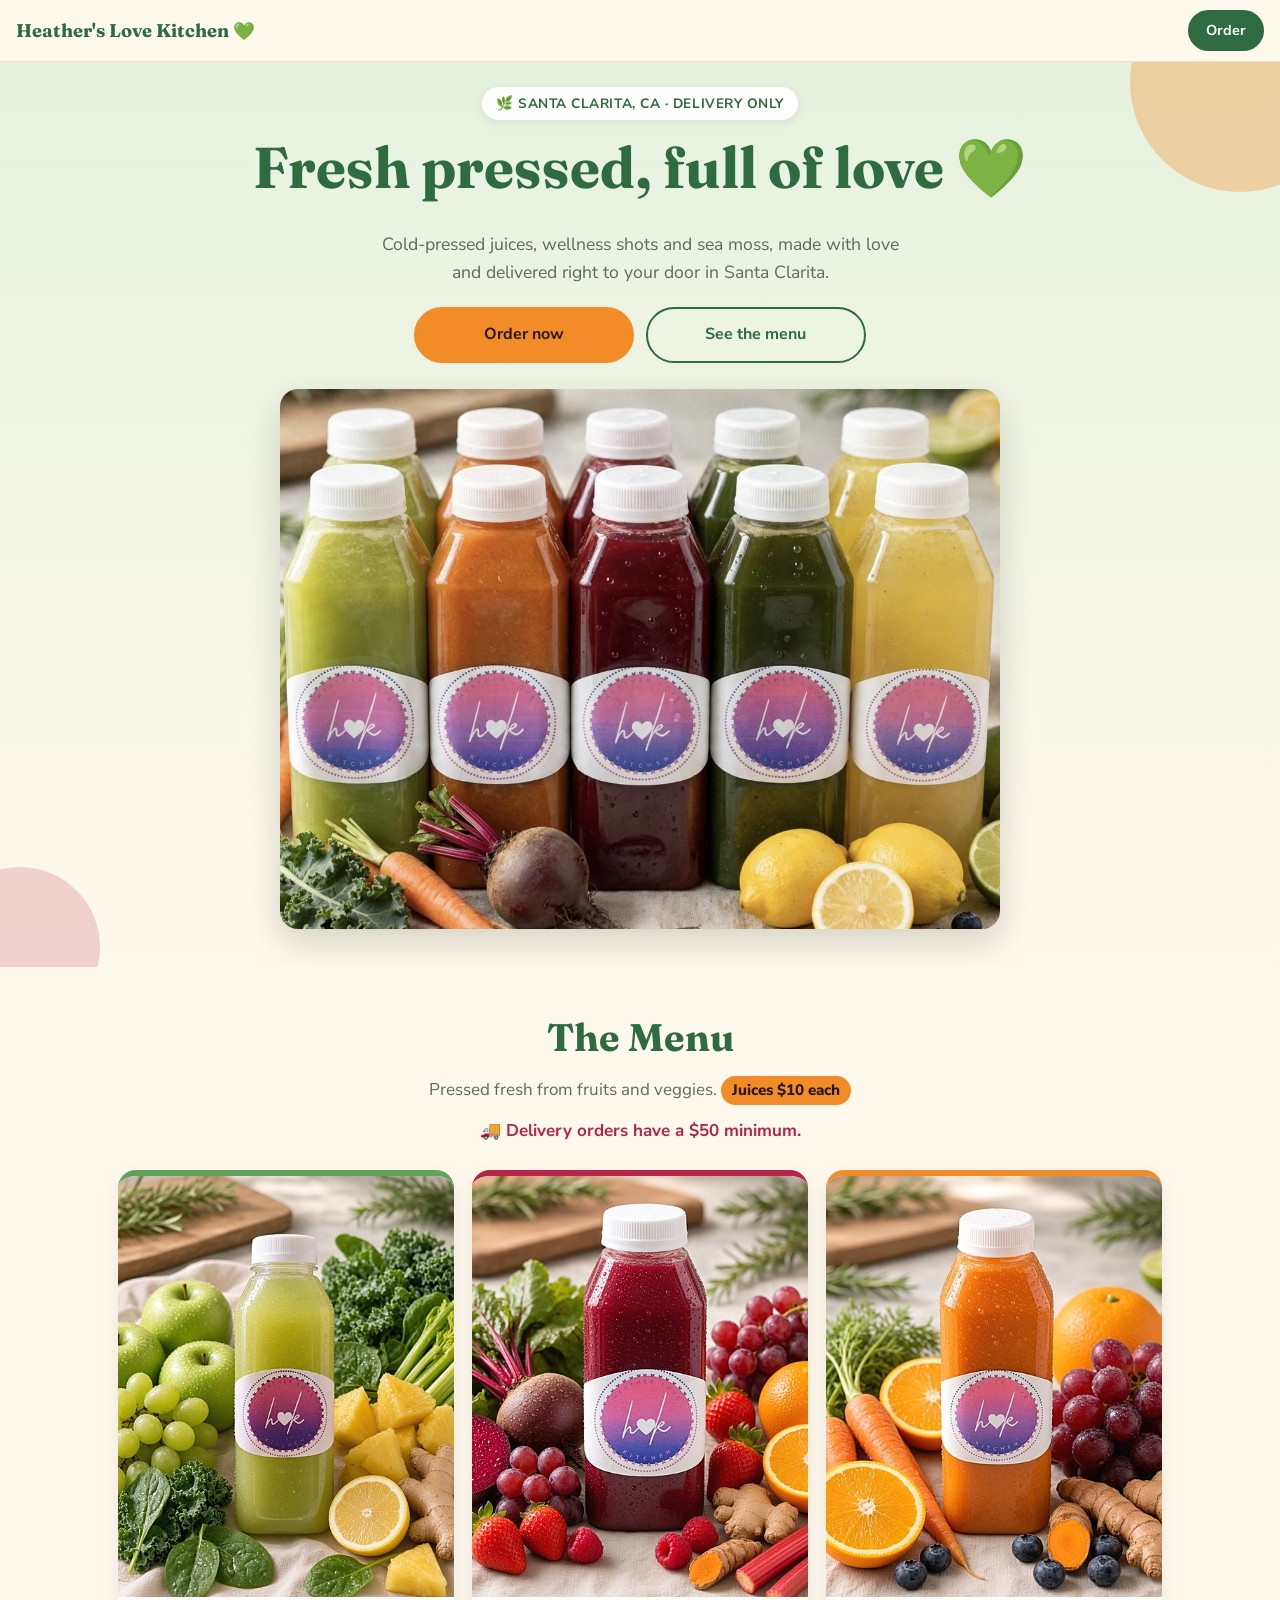
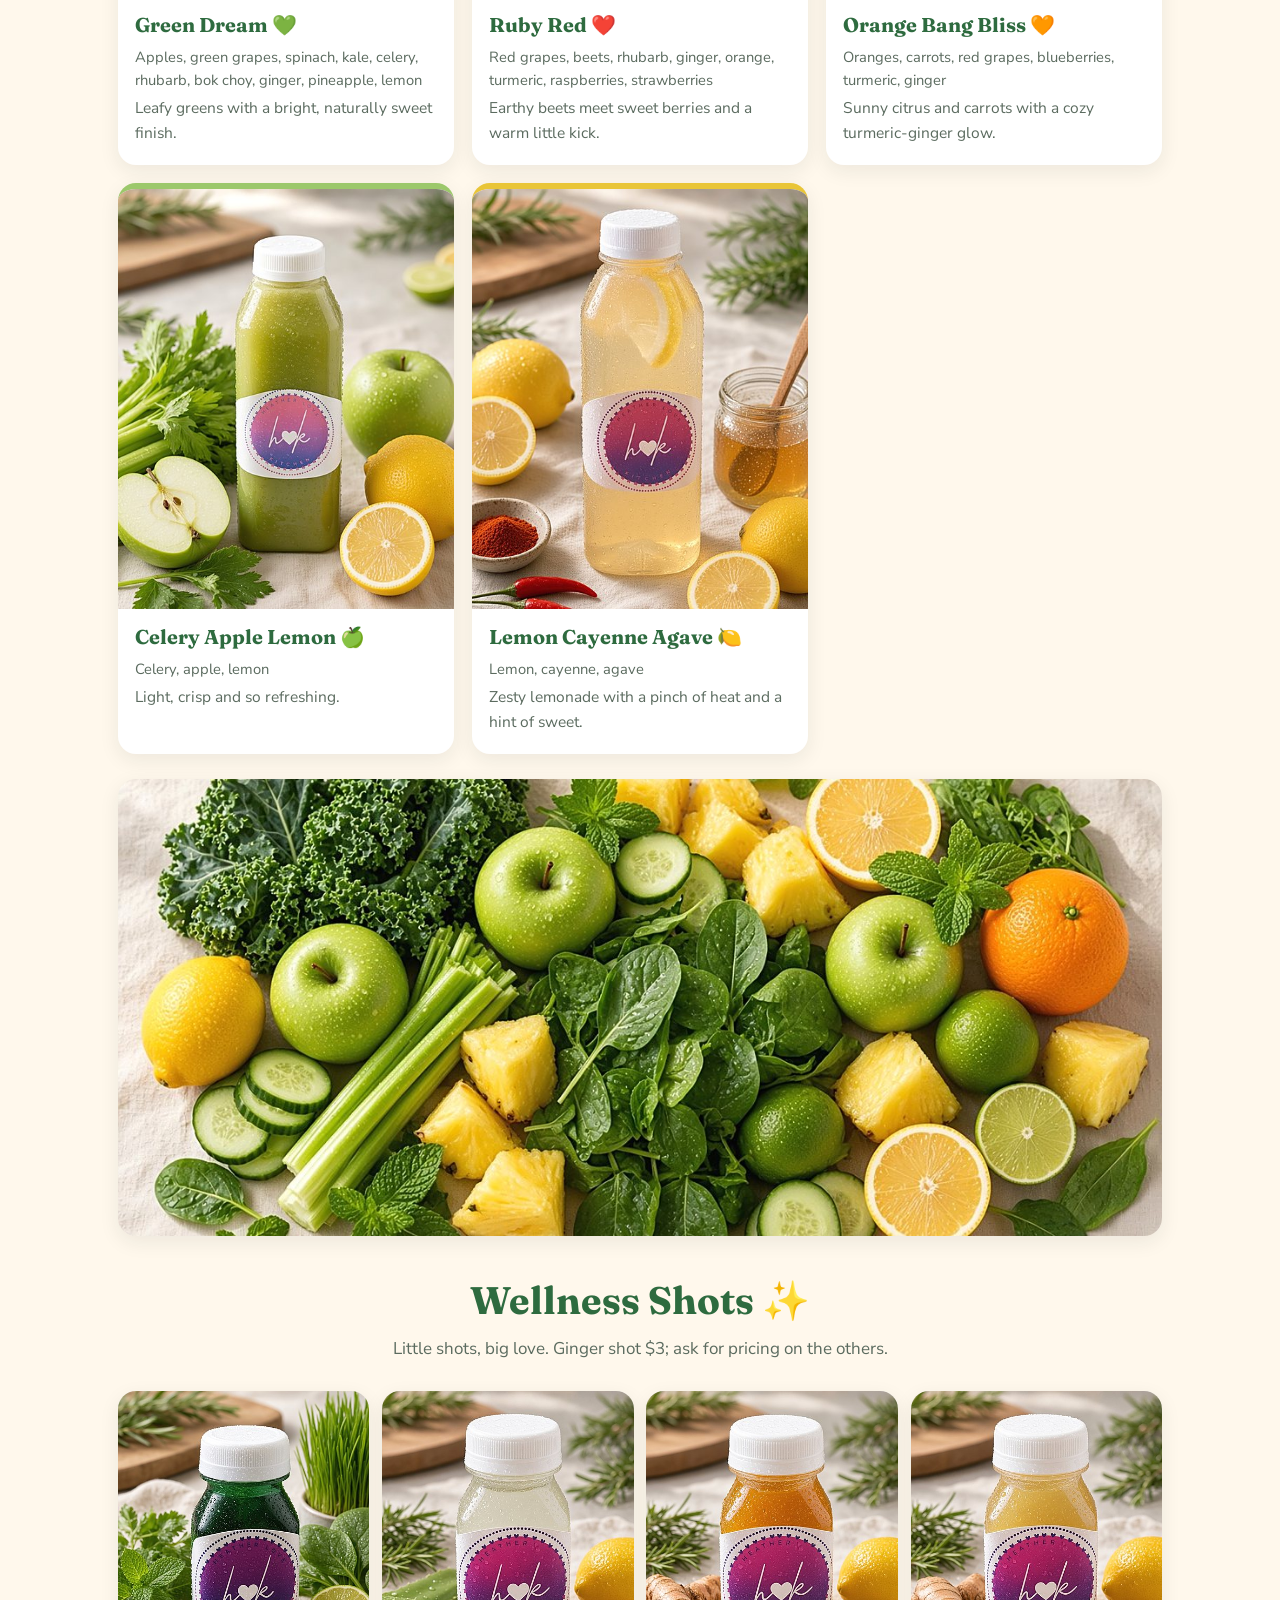
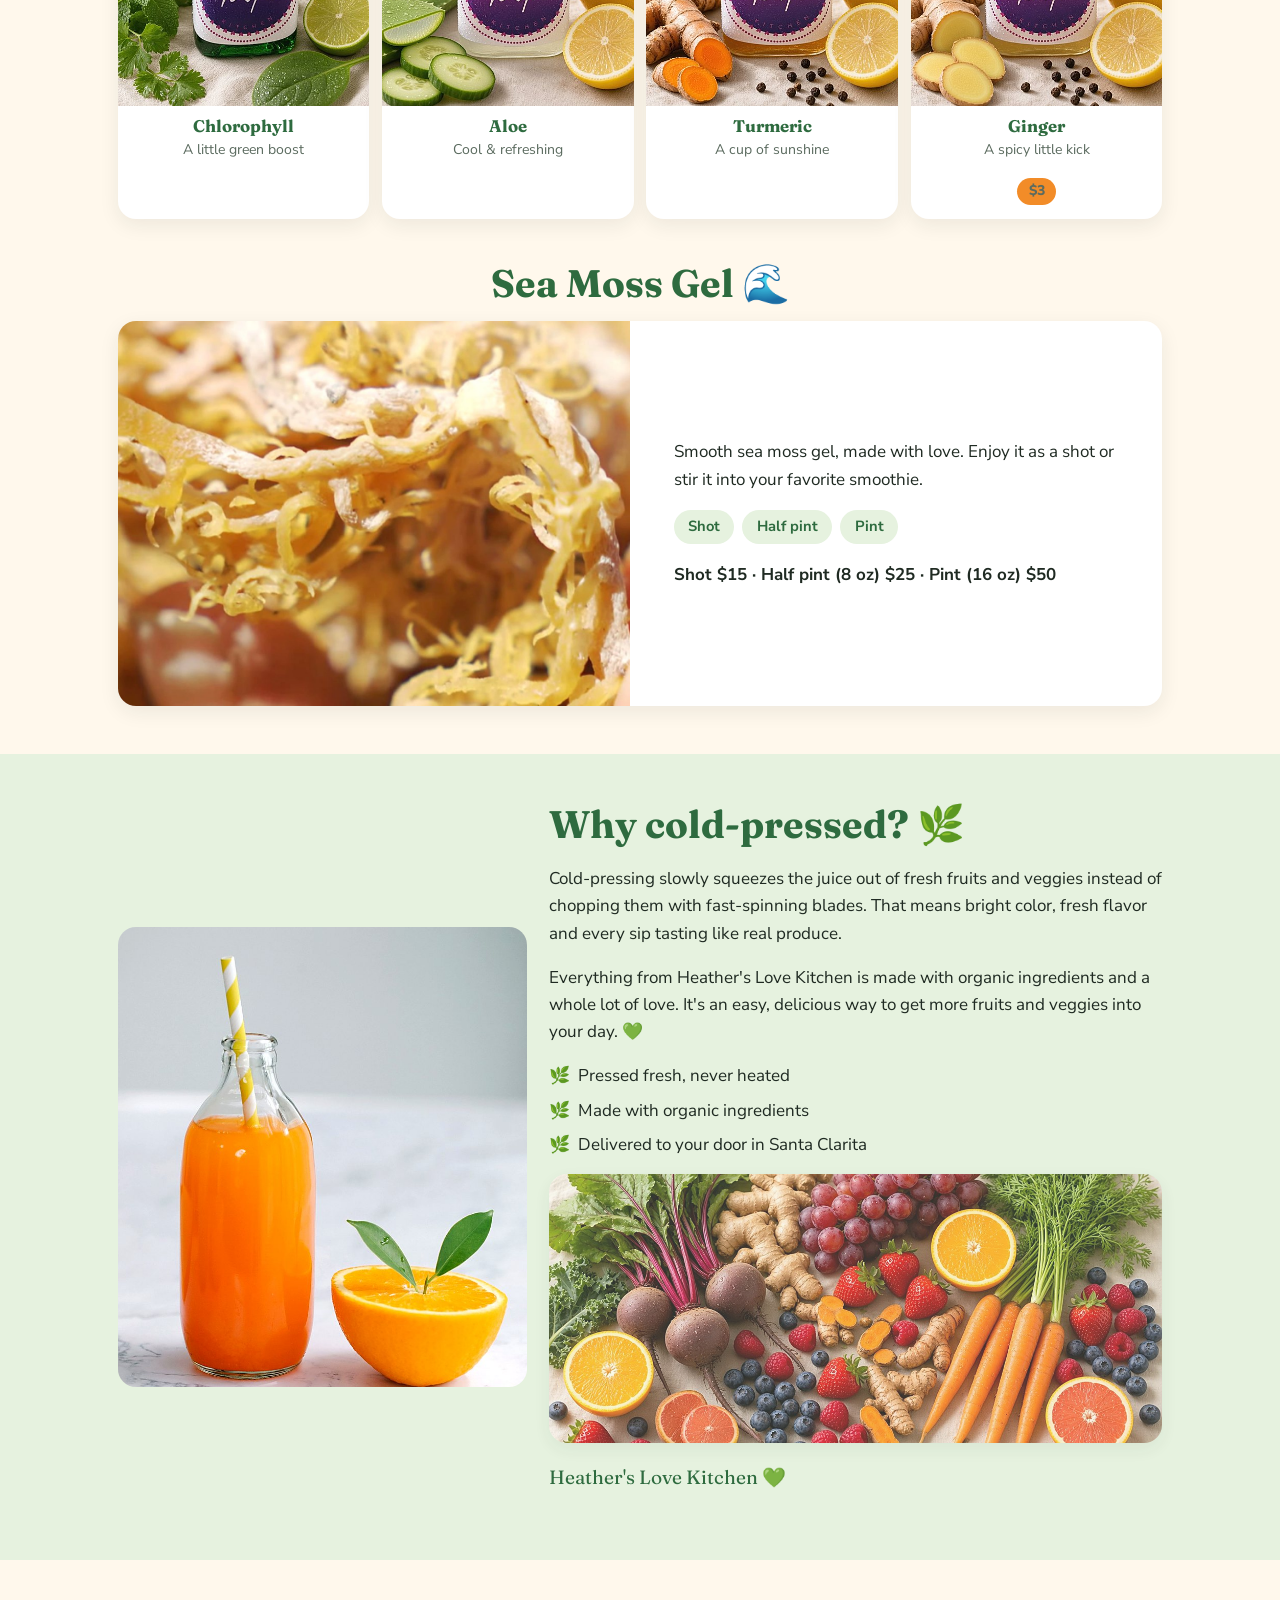
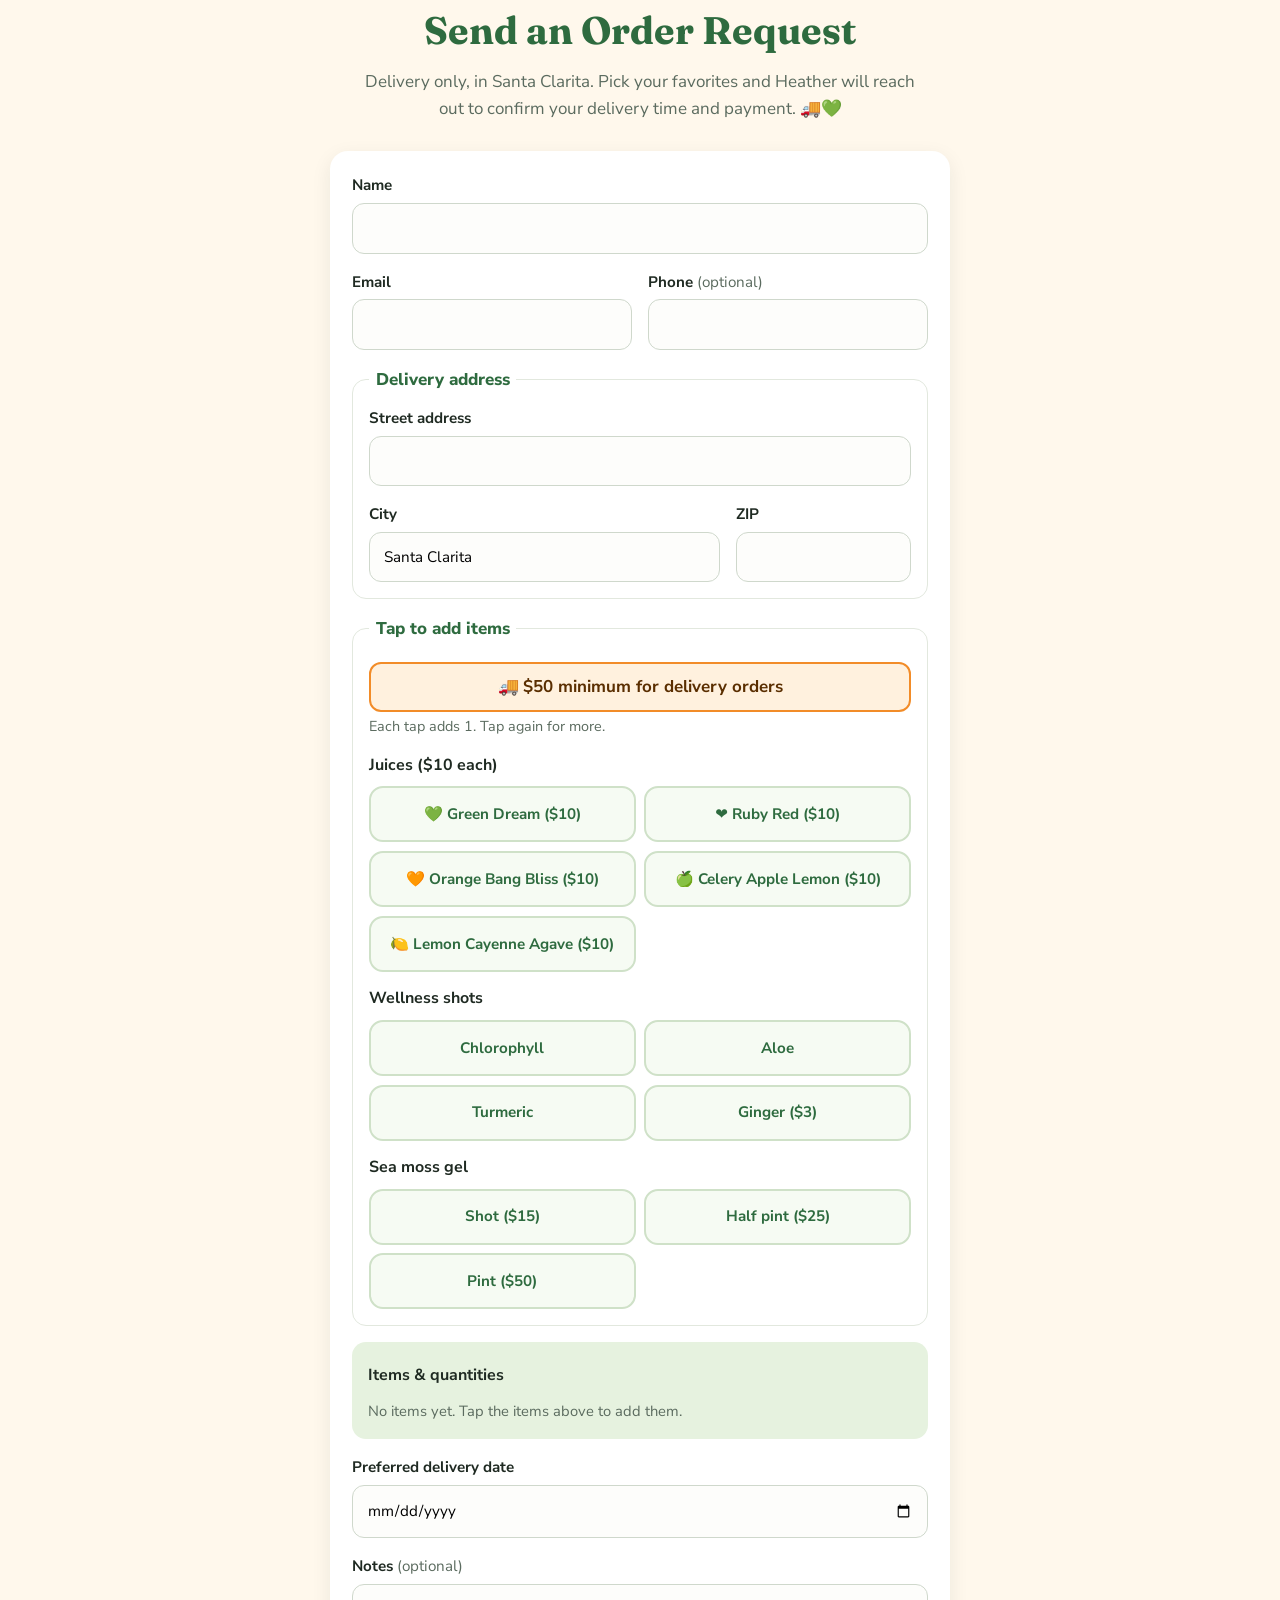
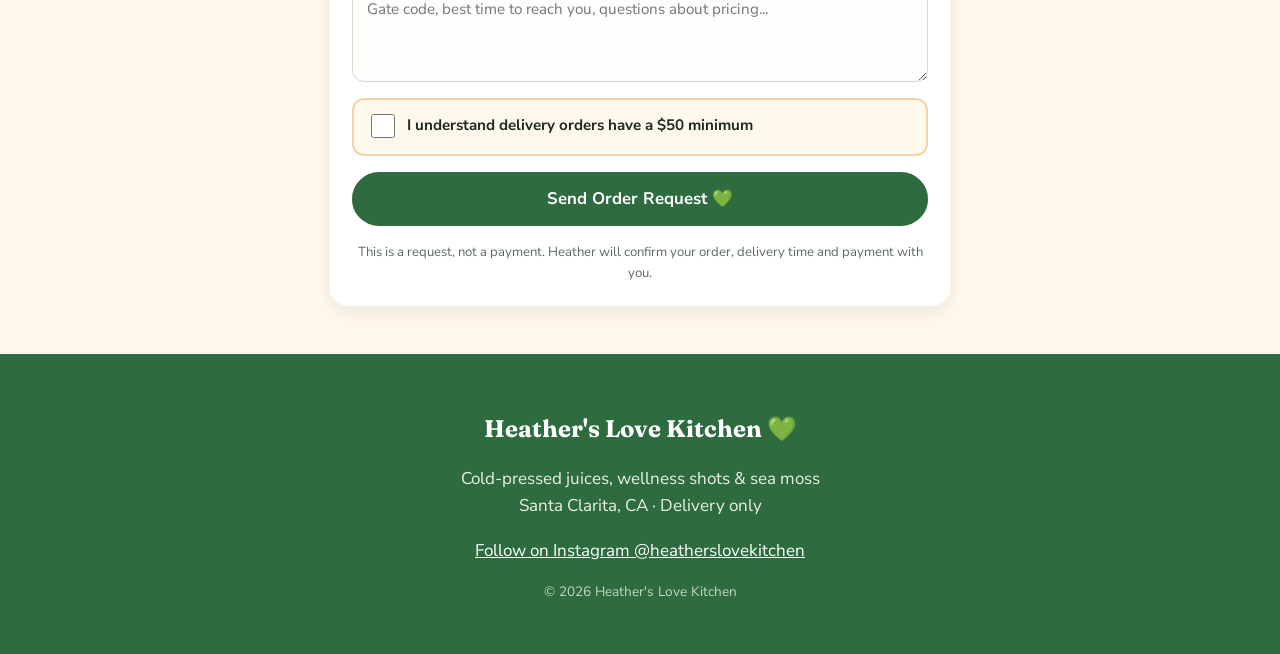
==== index.html @ 2bd197f7 "Cache-bust image URLs so phones load new photos" ====
<!doctype html>
<html lang="en">
<head>
<meta charset="utf-8">
<meta name="viewport" content="width=device-width, initial-scale=1">
<title>Heather's Love Kitchen | Cold-Pressed Juice, Wellness Shots &amp; Sea Moss in Santa Clarita</title>
<meta name="description" content="Fresh cold-pressed juices, wellness shots and sea moss gel, made with love in Santa Clarita, CA and delivered to your door. Send an order request online.">
<meta name="theme-color" content="#2E6B3F">
<link rel="canonical" href="https://heathersc3-lgtm.github.io/heathers-love-kitchen/">
<meta property="og:type" content="website">
<meta property="og:title" content="Heather's Love Kitchen 💚">
<meta property="og:description" content="Cold-pressed juices, wellness shots &amp; sea moss, made with love in Santa Clarita. Delivery only.">
<meta property="og:url" content="https://heathersc3-lgtm.github.io/heathers-love-kitchen/">
<meta property="og:image" content="https://heathersc3-lgtm.github.io/heathers-love-kitchen/assets/og-image.jpg?v=20261020b">
<meta property="og:image:width" content="1200"><meta property="og:image:height" content="630">
<meta name="twitter:card" content="summary_large_image">
<link rel="icon" type="image/png" sizes="32x32" href="assets/favicon-32.png?v=20261020b">
<link rel="apple-touch-icon" href="assets/apple-touch-icon.png?v=20261020b">
<link rel="preconnect" href="https://fonts.googleapis.com"><link rel="preconnect" href="https://fonts.gstatic.com" crossorigin>
<link href="https://fonts.googleapis.com/css2?family=Fraunces:opsz,wght@9..144,600;9..144,700&family=Nunito+Sans:wght@400;600;700;800&display=swap" rel="stylesheet">
<link rel="stylesheet" href="css/style.css">
</head>
<body>
<header class="nav">
  <a href="#top" class="wordmark">Heather's Love Kitchen <span class="heart">💚</span></a>
  <a class="btn btn-sm" href="#order">Order</a>
</header>

<main id="top">
<section class="hero">
  <div class="hero-inner">
    <p class="eyebrow">🌿 Santa Clarita, CA &middot; Delivery only</p>
    <h1>Fresh pressed, full of love 💚</h1>
    <p class="lead">Cold-pressed juices, wellness shots and sea moss, made with love and delivered right to your door in Santa Clarita.</p>
    <div class="cta">
      <a class="btn btn-orange" href="#order">Order now</a>
      <a class="btn btn-outline" href="#menu">See the menu</a>
    </div>
    <img class="hero-photo" src="assets/hero.jpg?v=20261020b" alt="A row of Heather's Love Kitchen cold-pressed juices in green, orange, ruby red and yellow" width="1200" height="900">
  </div>
</section>

<section id="menu" class="section">
  <h2>The Menu</h2>
  <p class="sub">Pressed fresh from fruits and veggies. <span class="price-tag">Juices $10 each</span></p>
  <p class="min-line">🚚 Delivery orders have a $50 minimum.</p>
  <div class="cards three">
    <article class="card accent-green"><img src="assets/juice-green.jpg?v=20261020b" alt="A bottle of Green Dream juice with water droplets, surrounded by green apples, grapes, kale, spinach, celery, pineapple, lemon and ginger" loading="lazy" width="480" height="600"><div class="body"><h3>Green Dream 💚</h3><p class="ing">Apples, green grapes, spinach, kale, celery, rhubarb, bok choy, ginger, pineapple, lemon</p><p>Leafy greens with a bright, naturally sweet finish.</p></div></article>
    <article class="card accent-ruby"><img src="assets/juice-ruby.jpg?v=20261020b" alt="A bottle of Ruby Red juice with water droplets, surrounded by beets, red grapes, strawberries, raspberries, orange, ginger, turmeric and rhubarb" loading="lazy" width="480" height="600"><div class="body"><h3>Ruby Red ❤️</h3><p class="ing">Red grapes, beets, rhubarb, ginger, orange, turmeric, raspberries, strawberries</p><p>Earthy beets meet sweet berries and a warm little kick.</p></div></article>
    <article class="card accent-orange"><img src="assets/juice-orange.jpg?v=20261020b" alt="A bottle of Orange Bang Bliss juice with water droplets, surrounded by oranges, carrots, red grapes, blueberries, turmeric and ginger" loading="lazy" width="480" height="600"><div class="body"><h3>Orange Bang Bliss 🧡</h3><p class="ing">Oranges, carrots, red grapes, blueberries, turmeric, ginger</p><p>Sunny citrus and carrots with a cozy turmeric-ginger glow.</p></div></article>
    <article class="card accent-celery"><img src="assets/juice-celery.jpg?v=20261020b" alt="A bottle of Celery Apple Lemon juice with water droplets, surrounded by celery, green apples and lemons" loading="lazy" width="480" height="600"><div class="body"><h3>Celery Apple Lemon 🍏</h3><p class="ing">Celery, apple, lemon</p><p>Light, crisp and so refreshing.</p></div></article>
    <article class="card accent-lemon"><img src="assets/juice-lemon.jpg?v=20261020b" alt="A bottle of Lemon Cayenne Agave lemonade with water droplets, surrounded by lemons, cayenne, chili peppers and agave" loading="lazy" width="480" height="600"><div class="body"><h3>Lemon Cayenne Agave 🍋</h3><p class="ing">Lemon, cayenne, agave</p><p>Zesty lemonade with a pinch of heat and a hint of sweet.</p></div></article>
  </div>

  <figure class="produce-band"><img src="assets/produce-greens-citrus.jpg?v=20261020b" alt="Fresh kale, spinach, celery, green apples, cucumber, mint, pineapple and citrus" loading="lazy" width="1200" height="525"></figure>

  <h2 class="subhead">Wellness Shots ✨</h2>
  <p class="sub">Little shots, big love. Ginger shot $3; ask for pricing on the others.</p>
  <div class="shots">
    <div class="shot"><img src="assets/shot-chlorophyll.jpg?v=20261020b" alt="A chlorophyll wellness shot with water droplets, surrounded by mint, parsley, spinach, wheatgrass and lime" loading="lazy" width="480" height="600"><h3>Chlorophyll</h3><p>A little green boost</p></div>
    <div class="shot"><img src="assets/shot-aloe.jpg?v=20261020b" alt="An aloe wellness shot with water droplets, surrounded by aloe leaf, cucumber slices and lemon" loading="lazy" width="480" height="600"><h3>Aloe</h3><p>Cool &amp; refreshing</p></div>
    <div class="shot"><img src="assets/shot-turmeric.jpg?v=20261020b" alt="A turmeric wellness shot with water droplets, surrounded by turmeric root, lemon and black peppercorns" loading="lazy" width="480" height="600"><h3>Turmeric</h3><p>A cup of sunshine</p></div>
    <div class="shot"><img src="assets/shot-ginger.jpg?v=20261020b" alt="A ginger wellness shot with water droplets, surrounded by ginger root, ginger slices and lemon" loading="lazy" width="480" height="600"><h3>Ginger</h3><p>A spicy little kick</p><p class="price-tag">$3</p></div>
  </div>

  <h2 class="subhead">Sea Moss Gel 🌊</h2>
  <div class="feature">
    <img src="assets/seamoss.jpg?v=20261020b" alt="Dried golden sea moss" loading="lazy" width="1200" height="900">
    <div class="body">
      <p>Smooth sea moss gel, made with love. Enjoy it as a shot or stir it into your favorite smoothie.</p>
      <ul class="sizes"><li>Shot</li><li>Half pint</li><li>Pint</li></ul>
      <p><strong>Shot $15 · Half pint (8 oz) $25 · Pint (16 oz) $50</strong></p>
    </div>
  </div>
</section>

<div class="band">
<section id="about" class="section about">
  <img src="assets/about.jpg?v=20261020b" alt="Fresh orange juice in a bottle with a straw next to a halved orange" loading="lazy" width="800" height="1000">
  <div>
    <h2>Why cold-pressed? 🌿</h2>
    <p>Cold-pressing slowly squeezes the juice out of fresh fruits and veggies instead of chopping them with fast-spinning blades. That means bright color, fresh flavor and every sip tasting like real produce.</p>
    <p>Everything from Heather's Love Kitchen is made with organic ingredients and a whole lot of love. It's an easy, delicious way to get more fruits and veggies into your day. 💚</p>
    <ul class="ticks"><li>Pressed fresh, never heated</li><li>Made with organic ingredients</li><li>Delivered to your door in Santa Clarita</li></ul>
    <figure class="produce-band small"><img src="assets/produce-roots-berries.jpg?v=20261020b" alt="Fresh beets, carrots, ginger, turmeric, berries, red grapes and oranges" loading="lazy" width="1200" height="525"></figure>
    <p class="signoff">Heather's Love Kitchen 💚</p>
  </div>
</section>
</div>

<section id="order" class="section">
  <h2>Send an Order Request</h2>
  <p class="sub">Delivery only, in Santa Clarita. Pick your favorites and Heather will reach out to confirm your delivery time and payment. 🚚💚</p>
  <form id="order-form" class="form" action="https://formsubmit.co/heathersc3@gmail.com" method="POST" novalidate>
    <input type="hidden" name="_subject" value="New order request - Heather's Love Kitchen">
    <input type="hidden" name="_template" value="table">
    <input type="hidden" name="_captcha" value="false">
    <input type="hidden" name="_next" value="https://heathersc3-lgtm.github.io/heathers-love-kitchen/thanks.html">
    <input type="hidden" name="_autoresponse" value="Thank you so much for your order request with Heather's Love Kitchen! I got it, and I'll reach out soon to confirm your delivery time and payment. Delivery minimum: $50. Fresh pressed, full of love. - Heather's Love Kitchen">
    <input type="text" name="_honey" class="hp" tabindex="-1" autocomplete="off" aria-hidden="true">
    <label>Name<input name="name" required autocomplete="name"></label>
    <div class="row two">
      <label>Email<input name="email" type="email" required autocomplete="email"></label>
      <label><span>Phone <span class="opt">(optional)</span></span><input name="phone" type="tel" autocomplete="tel"></label>
    </div>
    <fieldset>
      <legend>Delivery address</legend>
      <div class="row">
        <label>Street address<input name="street" required autocomplete="street-address"></label>
        <div class="row addr">
          <label>City<input name="city" required autocomplete="address-level2" value="Santa Clarita"></label>
          <label>ZIP<input name="zip" required inputmode="numeric" pattern="[0-9]{5}" maxlength="5" autocomplete="postal-code"></label>
        </div>
      </div>
    </fieldset>
    <fieldset class="picker" id="picker">
      <legend>Tap to add items</legend>
      <p class="min-notice" id="min-notice">🚚 <strong>$50 minimum for delivery orders</strong></p>
      <p class="hint">Each tap adds 1. Tap again for more.</p>
      <h4>Juices ($10 each)</h4>
      <div class="item-btns">
        <button type="button" class="item-btn" data-item="Green Dream">💚 Green Dream ($10)</button>
        <button type="button" class="item-btn" data-item="Ruby Red">❤️ Ruby Red ($10)</button>
        <button type="button" class="item-btn" data-item="Orange Bang Bliss">🧡 Orange Bang Bliss ($10)</button>
        <button type="button" class="item-btn" data-item="Celery Apple Lemon">🍏 Celery Apple Lemon ($10)</button>
        <button type="button" class="item-btn" data-item="Lemon Cayenne Agave">🍋 Lemon Cayenne Agave ($10)</button>
      </div>
      <h4>Wellness shots</h4>
      <div class="item-btns">
        <button type="button" class="item-btn" data-item="Chlorophyll shot">Chlorophyll</button>
        <button type="button" class="item-btn" data-item="Aloe shot">Aloe</button>
        <button type="button" class="item-btn" data-item="Turmeric shot">Turmeric</button>
        <button type="button" class="item-btn" data-item="Ginger shot">Ginger ($3)</button>
      </div>
      <h4>Sea moss gel</h4>
      <div class="item-btns">
        <button type="button" class="item-btn" data-item="Sea moss gel - shot">Shot ($15)</button>
        <button type="button" class="item-btn" data-item="Sea moss gel - half pint">Half pint ($25)</button>
        <button type="button" class="item-btn" data-item="Sea moss gel - pint">Pint ($50)</button>
      </div>
    </fieldset>
    <div class="summary" aria-live="polite">
      <h4>Items &amp; quantities</h4>
      <ul id="order-list" class="order-list"></ul>
      <p id="order-empty" class="empty">No items yet. Tap the items above to add them.</p>
      <p id="order-error" class="error" hidden>Please add at least one item.</p>
      <input type="hidden" name="order_items" id="order_items">
    </div>
    <noscript><label>Items &amp; quantities<textarea name="items_quantities" rows="3" required placeholder="e.g. 2 Green Dream, 1 Ruby Red, 3 ginger shots"></textarea></label></noscript>
    <label>Preferred delivery date<input name="preferred_delivery_date" type="date" id="ddate"></label>
    <label><span>Notes <span class="opt">(optional)</span></span><textarea name="notes" rows="3" placeholder="Gate code, best time to reach you, questions about pricing..."></textarea></label>
    <label class="check ack"><input type="checkbox" name="minimum_ack" id="minimum_ack" value="Yes - customer understands delivery orders have a $50 minimum" required><span>I understand delivery orders have a $50 minimum</span></label>
    <p id="ack-error" class="error" hidden>Please check the box to confirm you understand the $50 delivery minimum. 💚</p>
    <p id="form-status" class="status" role="status" hidden></p>
    <button class="btn" type="submit" id="submit-btn">Send Order Request 💚</button>
    <p class="fineprint" style="margin:0">This is a request, not a payment. Heather will confirm your order, delivery time and payment with you.</p>
  </form>
</section>
</main>

<footer class="footer">
  <p><a href="#top" class="wordmark">Heather's Love Kitchen 💚</a></p>
  <p>Cold-pressed juices, wellness shots &amp; sea moss<br>Santa Clarita, CA &middot; Delivery only</p>
  <p><a href="https://www.instagram.com/heatherslovekitchen/" target="_blank" rel="noopener">Follow on Instagram @heatherslovekitchen</a></p>
  <p class="small">&copy; <span id="y">2026</span> Heather's Love Kitchen</p>
</footer>
<a class="btn btn-orange fab" href="#order">Order now</a>
<script src="js/order.js"></script>
</body>
</html>
---- css/style.css ----
:root{--forest:#2E6B3F;--leaf:#5FA35A;--mint:#E6F2DF;--cream:#FFF8EC;--orange:#F28C28;--ruby:#B3264A;--ink:#1F2A22;--muted:#5B6B5F;--r:18px}
*{box-sizing:border-box}
html{scroll-behavior:smooth}
body{margin:0;font-family:"Nunito Sans",system-ui,sans-serif;color:var(--ink);background:var(--cream);line-height:1.6;font-size:17px}
img{max-width:100%;height:auto;display:block}
a{color:var(--forest)}
h1,h2,h3{font-family:Fraunces,Georgia,serif;line-height:1.15;margin:0 0 .5em;color:var(--forest)}
h1{font-size:clamp(2.1rem,8vw,3.6rem);font-weight:700}
h2{font-size:clamp(1.7rem,6vw,2.4rem);text-align:center}
h3{font-size:1.25rem}
.nav{position:sticky;top:0;z-index:10;display:flex;align-items:center;justify-content:space-between;gap:.5rem;padding:.6rem 1rem;background:rgba(255,248,236,.94);backdrop-filter:blur(8px);border-bottom:1px solid #e9e0cc}
.wordmark{font-family:Fraunces,Georgia,serif;font-weight:700;font-size:1.15rem;color:var(--forest);text-decoration:none;white-space:nowrap}
.wordmark .heart{font-size:.95em}
.btn{display:inline-block;padding:.85rem 1.4rem;border-radius:999px;background:var(--forest);color:#fff;text-decoration:none;font-weight:700;border:2px solid var(--forest);text-align:center;font-size:1rem;cursor:pointer;font-family:inherit}
.btn:hover{filter:brightness(1.08)}
.btn-orange{background:var(--orange);border-color:var(--orange);color:#2b1600}
.btn-outline{background:transparent;color:var(--forest)}
.btn-sm{padding:.45rem 1rem;font-size:.9rem}
.hero{position:relative;background:linear-gradient(180deg,var(--mint),var(--cream));padding:1.6rem 1.1rem 2.4rem;text-align:center;overflow:hidden}
.hero::before,.hero::after{content:"";position:absolute;border-radius:50%;z-index:0;opacity:.35}
.hero::before{width:220px;height:220px;background:var(--orange);top:-90px;right:-70px}
.hero::after{width:160px;height:160px;background:var(--ruby);bottom:-60px;left:-60px;opacity:.18}
.hero-inner{position:relative;z-index:1;max-width:880px;margin:0 auto}
.eyebrow{display:inline-block;background:#fff;color:var(--forest);font-weight:700;font-size:.85rem;letter-spacing:.04em;text-transform:uppercase;padding:.35rem .9rem;border-radius:999px;margin:0 0 .9rem;box-shadow:0 2px 8px rgba(46,107,63,.12)}
.lead{font-size:1.1rem;color:var(--muted);max-width:34rem;margin:0 auto 1.3rem}
.cta{display:flex;flex-wrap:wrap;gap:.7rem;justify-content:center}
.cta .btn{flex:1 1 140px;max-width:220px}
.hero-photo{margin:1.6rem auto 0;border-radius:var(--r);box-shadow:0 14px 34px rgba(31,42,34,.18);width:100%;max-width:720px;aspect-ratio:4/3;object-fit:cover}
.section{padding:3rem 1.1rem;max-width:1080px;margin:0 auto}
.band{background:var(--mint)}
.band>.section{padding-top:3rem;padding-bottom:3rem}
.sub{text-align:center;color:var(--muted);max-width:36rem;margin:-.2rem auto 1.8rem}
.price-tag{display:inline-block;background:var(--orange);color:#2b1600;font-weight:800;padding:.15rem .7rem;border-radius:999px;font-size:.95rem}
.cards{display:grid;gap:1.1rem;grid-template-columns:1fr}
@media(min-width:560px){.cards{grid-template-columns:1fr 1fr}}
@media(min-width:900px){.cards.three{grid-template-columns:repeat(3,1fr)}}
.card{background:#fff;border-radius:var(--r);overflow:hidden;box-shadow:0 6px 20px rgba(31,42,34,.08);display:flex;flex-direction:column}
.card img{width:100%;aspect-ratio:4/5;object-fit:cover;object-position:50% 50%}
.card .body{padding:1rem 1.1rem 1.2rem}
.card h3{display:flex;justify-content:space-between;align-items:center;gap:.5rem}
.card p{margin:.2rem 0 0;color:var(--muted);font-size:.97rem}
.card .ing{font-size:.92rem}
.accent-green{border-top:6px solid var(--leaf)}
.accent-ruby{border-top:6px solid var(--ruby)}
.accent-orange{border-top:6px solid var(--orange)}
.accent-lemon{border-top:6px solid #E9C537}
.accent-celery{border-top:6px solid #9CC86B}
.subhead{margin:2.6rem 0 1rem;text-align:center}
.shots{display:grid;grid-template-columns:1fr 1fr;gap:.8rem}
@media(min-width:700px){.shots{grid-template-columns:repeat(4,1fr)}}
.shot{background:#fff;border-radius:var(--r);overflow:hidden;text-align:center;box-shadow:0 6px 20px rgba(31,42,34,.08)}
.shot img{aspect-ratio:4/5;object-fit:cover;object-position:50% 50%;width:100%}
.shot .emoji{display:grid;place-items:center;aspect-ratio:1/1;font-size:3.2rem;background:linear-gradient(135deg,#FCE3C4,#F6C27F)}
.shot h3{font-size:1.05rem;margin:.7rem .5rem .2rem}
.shot p{margin:0 .6rem .9rem;font-size:.88rem;color:var(--muted)}
.feature{display:grid;gap:1.2rem;align-items:center;background:#fff;border-radius:var(--r);overflow:hidden;box-shadow:0 6px 20px rgba(31,42,34,.08)}
.feature img{width:100%;aspect-ratio:4/3;object-fit:cover}
.feature .body{padding:0 1.2rem 1.4rem}
@media(min-width:760px){.feature{grid-template-columns:1fr 1fr}.feature .body{padding:1.5rem}}
.sizes{list-style:none;padding:0;margin:.8rem 0;display:flex;flex-wrap:wrap;gap:.5rem}
.sizes li,.chips li{background:var(--mint);color:var(--forest);font-weight:700;padding:.35rem .9rem;border-radius:999px;font-size:.92rem}
.fineprint{text-align:center;font-size:.82rem;color:var(--muted);margin-top:1.2rem}
.about{display:grid;gap:1.4rem;align-items:center}
.about img{border-radius:var(--r);width:100%;aspect-ratio:4/5;object-fit:cover;max-height:460px}
@media(min-width:760px){.about{grid-template-columns:2fr 3fr}}
.about h2{text-align:left}
.ticks{list-style:none;padding:0;margin:1rem 0 0}
.ticks li{padding-left:1.8rem;position:relative;margin:.45rem 0}
.ticks li::before{content:"🌿";position:absolute;left:0}
.signoff{font-family:Fraunces,Georgia,serif;font-size:1.2rem;color:var(--forest);margin-top:1rem}
.form{max-width:620px;margin:0 auto;display:grid;gap:1rem;background:#fff;padding:1.4rem;border-radius:var(--r);box-shadow:0 6px 20px rgba(31,42,34,.08)}
.form label{display:grid;gap:.35rem;font-weight:700;font-size:.95rem}
.form .opt{font-weight:400;color:var(--muted)}
.form input,.form textarea,.form select{font:inherit;font-weight:400;padding:.75rem .85rem;border:1.5px solid #cfd8cc;border-radius:12px;background:#fdfdfb;width:100%}
.form input:focus,.form textarea:focus{outline:3px solid rgba(95,163,90,.35);border-color:var(--leaf)}
.form fieldset{border:1.5px solid #e2e8de;border-radius:14px;padding:.8rem 1rem 1rem;margin:0}
.form legend{font-weight:800;color:var(--forest);padding:0 .4rem}
.checks{display:grid;grid-template-columns:1fr;gap:.35rem}
@media(min-width:480px){.checks{grid-template-columns:1fr 1fr}}
.form .check{display:flex;align-items:center;gap:.55rem;font-weight:400;grid-template-columns:none}
.form .check input{width:1.2rem;height:1.2rem;accent-color:var(--forest);flex:none}
.row{display:grid;gap:1rem}
@media(min-width:480px){.row.two{grid-template-columns:1fr 1fr}.row.addr{grid-template-columns:2fr 1fr}}
.form .btn{width:100%;font-size:1.05rem}
.footer{background:var(--forest);color:#eaf3e6;text-align:center;padding:2.4rem 1rem 5.5rem}
.footer a{color:#fff}
.footer .wordmark{color:#fff;font-size:1.5rem}
.small{font-size:.85rem;opacity:.8}
.fab{position:fixed;right:1rem;bottom:1rem;z-index:20;box-shadow:0 8px 22px rgba(0,0,0,.25)}
@media(min-width:900px){.fab{display:none}.footer{padding-bottom:2.4rem}}
.hp{position:absolute!important;left:-9999px!important;width:1px;height:1px;opacity:0}
.picker h4,.summary h4{margin:.9rem 0 .5rem;font-size:1rem;color:var(--ink)}
.picker .hint{margin:0;color:var(--muted);font-size:.9rem}
.item-btns{display:grid;grid-template-columns:1fr 1fr;gap:.55rem}
.item-btn{position:relative;min-height:56px;padding:.6rem .7rem;border:2px solid #cfe1c8;border-radius:14px;background:#f6fbf3;color:var(--forest);font:inherit;font-weight:700;font-size:.95rem;cursor:pointer;text-align:center;touch-action:manipulation;-webkit-tap-highlight-color:transparent;transition:transform .08s}
.item-btn:active{transform:scale(.96)}
.item-btn.on{background:var(--forest);border-color:var(--forest);color:#fff}
.item-btn .badge{position:absolute;top:-8px;right:-6px;min-width:26px;height:26px;padding:0 6px;border-radius:999px;background:var(--orange);color:#2b1600;font-size:.85rem;line-height:26px;font-weight:800}
.summary{background:var(--mint);border-radius:14px;padding:.4rem 1rem 1rem}
.order-list{list-style:none;margin:0;padding:0;display:grid;gap:.5rem}
.order-list li{display:flex;align-items:center;justify-content:space-between;gap:.5rem;background:#fff;border-radius:12px;padding:.45rem .5rem .45rem .8rem}
.oname{font-weight:700}
.ctrl{display:flex;align-items:center;gap:.3rem;flex:none}
.qty{min-width:2.2rem;text-align:center;font-weight:800}
.qbtn{width:44px;height:44px;border-radius:50%;border:2px solid var(--leaf);background:#fff;color:var(--forest);font-size:1.3rem;font-weight:800;line-height:1;cursor:pointer;touch-action:manipulation}
.qbtn.rm{border-color:#e6b9c3;color:var(--ruby);font-size:1rem}
.empty{margin:.2rem 0 0;color:var(--muted);font-size:.92rem}
.error{margin:.5rem 0 0;color:var(--ruby);font-weight:800}
.status{margin:0;padding:.8rem 1rem;border-radius:12px;font-weight:700}
.status.ok{background:var(--mint);color:var(--forest)}
.status.bad{background:#fdecef;color:var(--ruby)}
.fab{transition:opacity .2s}
.fab.hide{opacity:0;pointer-events:none}
.item-btn,.qbtn,input,textarea{scroll-margin:90px}
.min-line{text-align:center;margin:-1rem auto 1.6rem;font-weight:700;color:var(--ruby)}
.min-notice{margin:.4rem 0 .2rem;background:#FFF1DE;border:2px solid var(--orange);color:#5a2e00;border-radius:12px;padding:.6rem .8rem;text-align:center}
.form .check.ack{align-items:flex-start;font-weight:700;background:#FFF8EC;border:2px solid #f2d4a8;border-radius:12px;padding:.8rem;min-height:52px}
.form .check.ack input{width:1.5rem;height:1.5rem;margin-top:.05rem}

/* fresh produce bands */
.produce-band{margin:1.6rem 0 .4rem}
.produce-band img{display:block;width:100%;height:auto;aspect-ratio:16/7;object-fit:cover;border-radius:var(--r);box-shadow:0 6px 20px rgba(31,42,34,.08)}
.produce-band.small{margin:1rem 0 1.2rem}
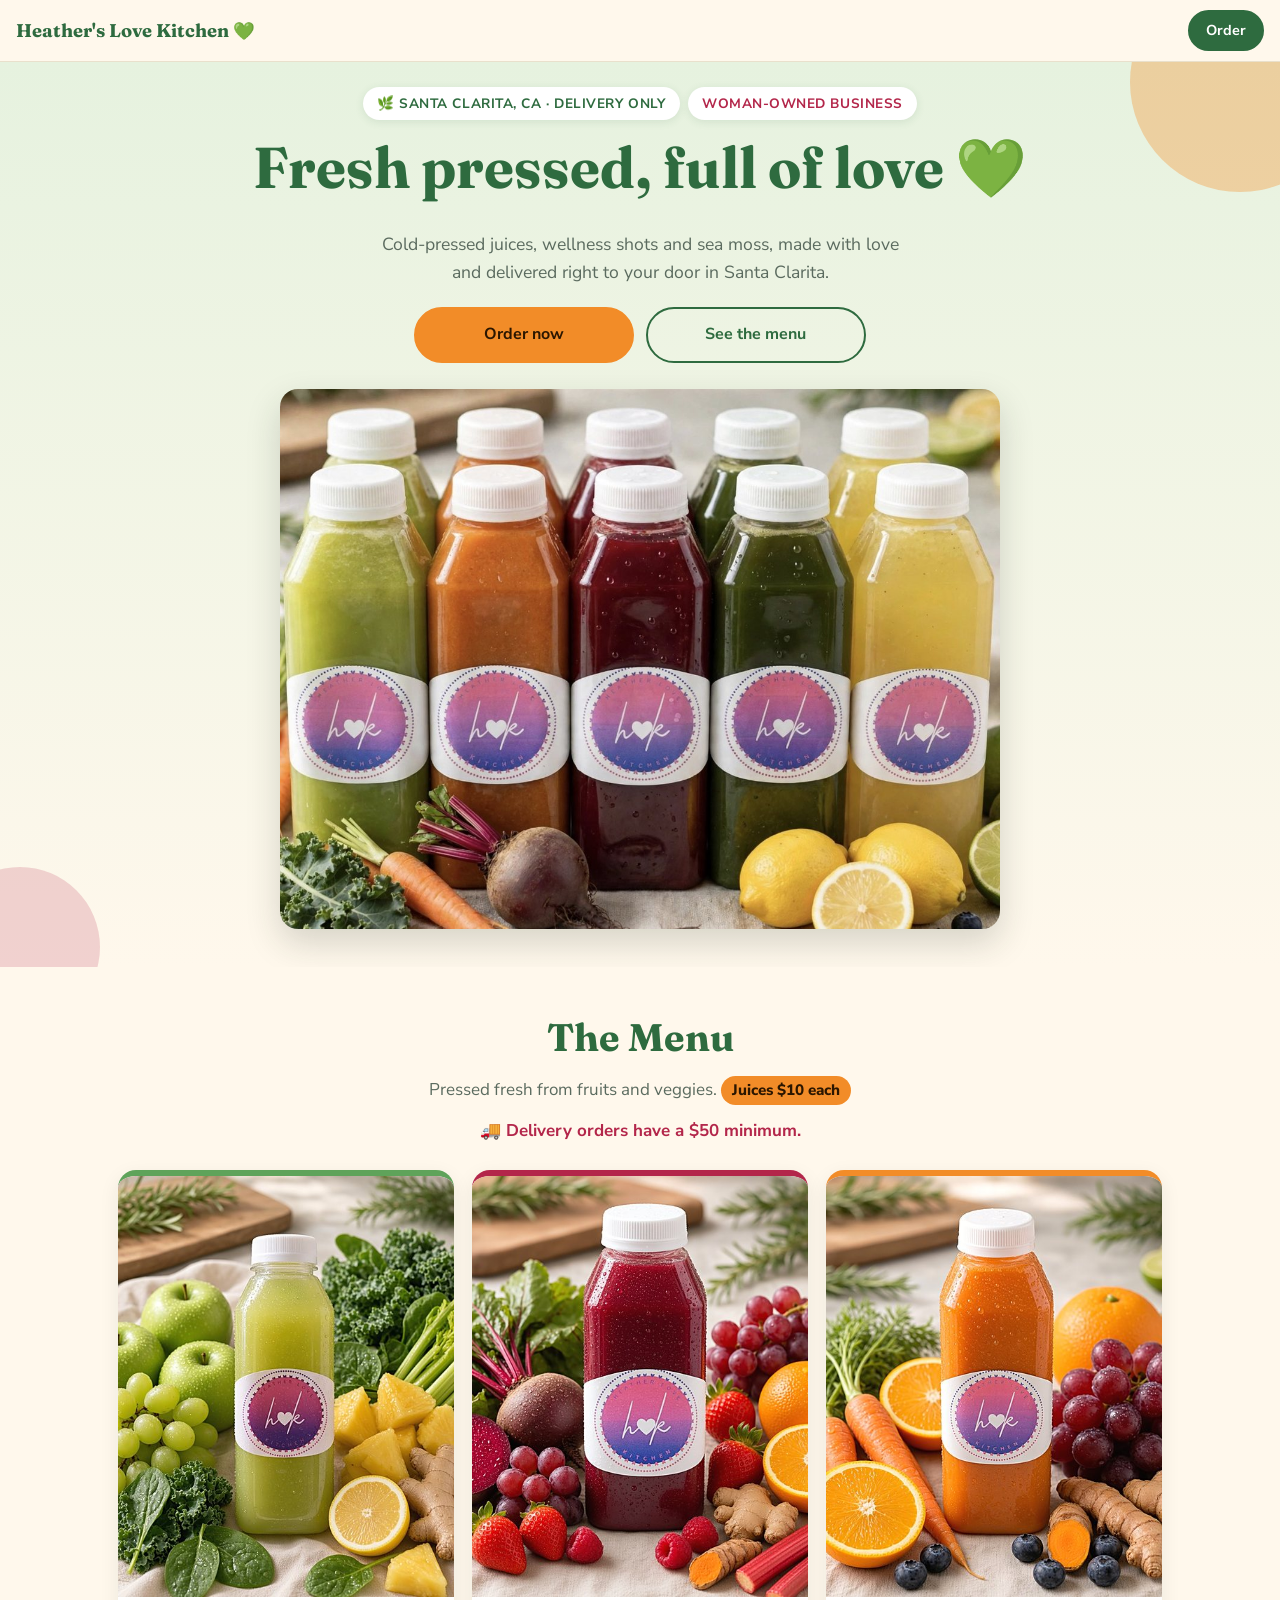
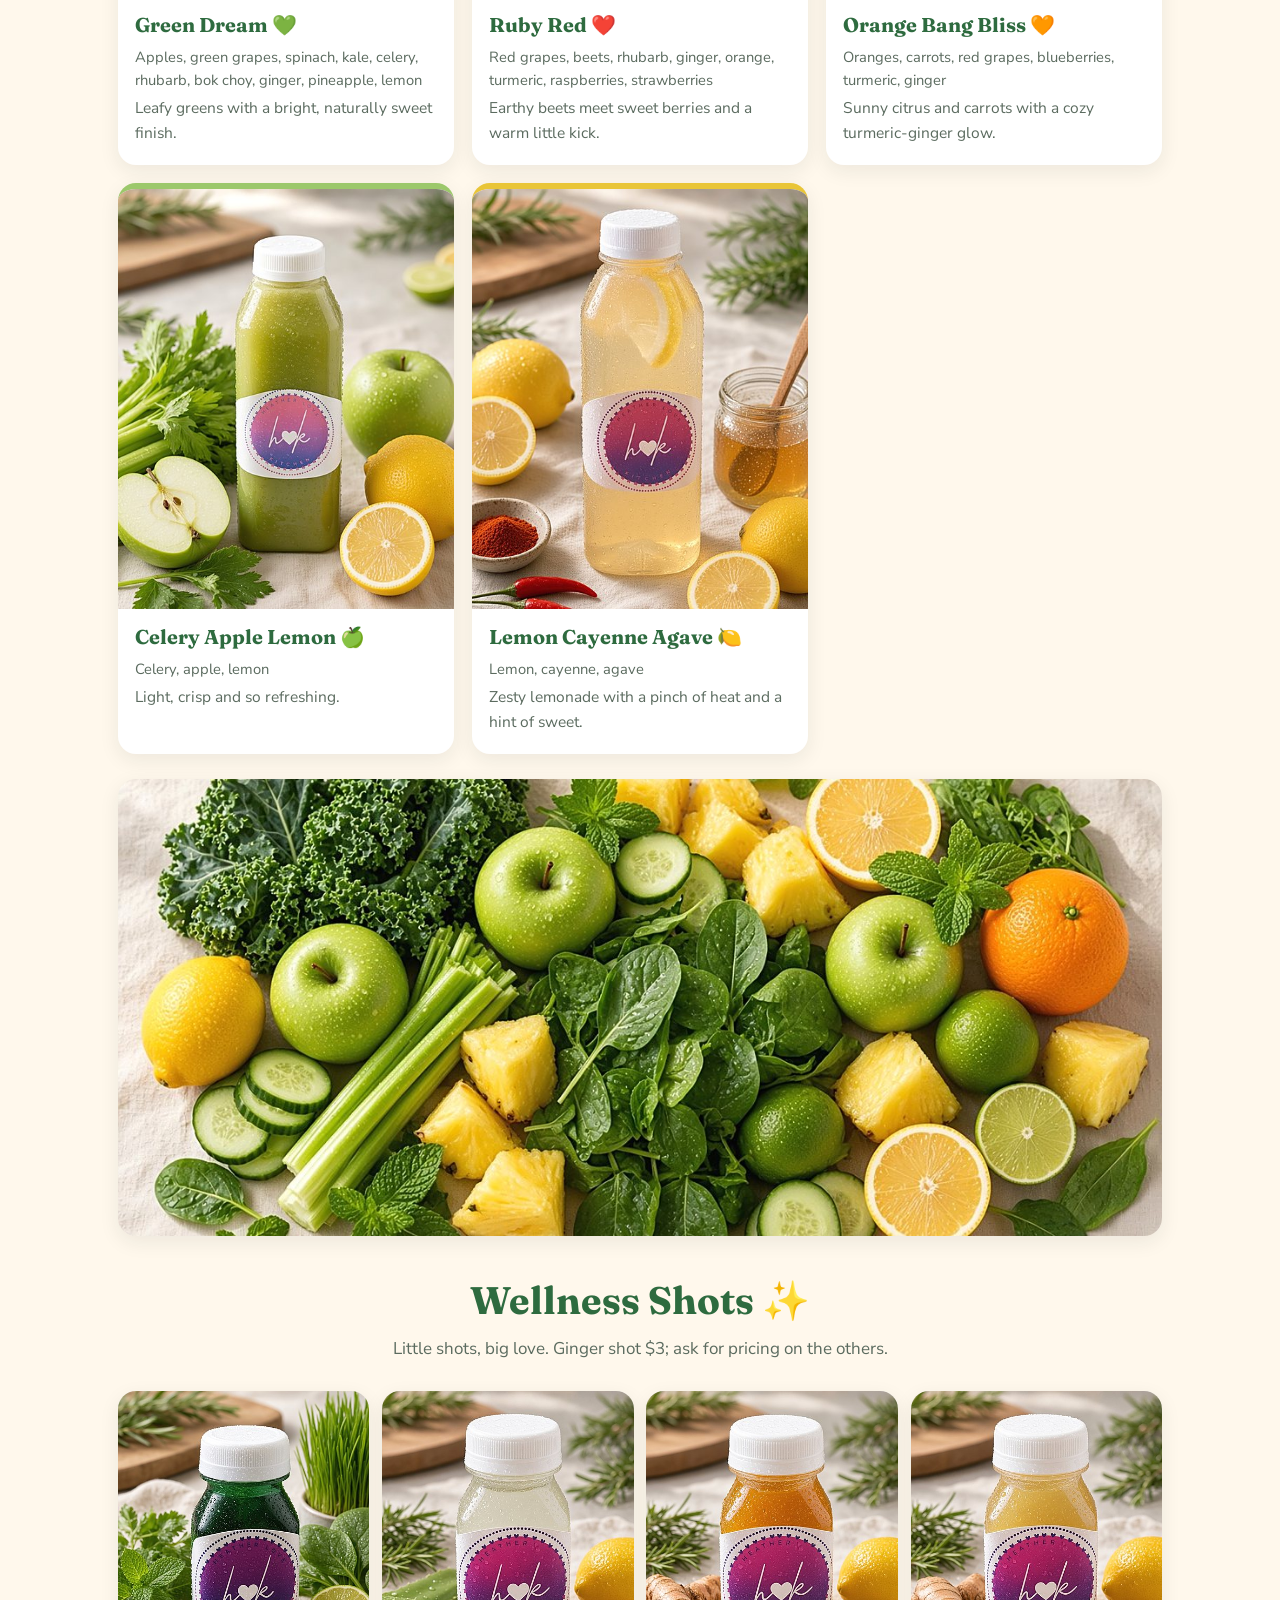
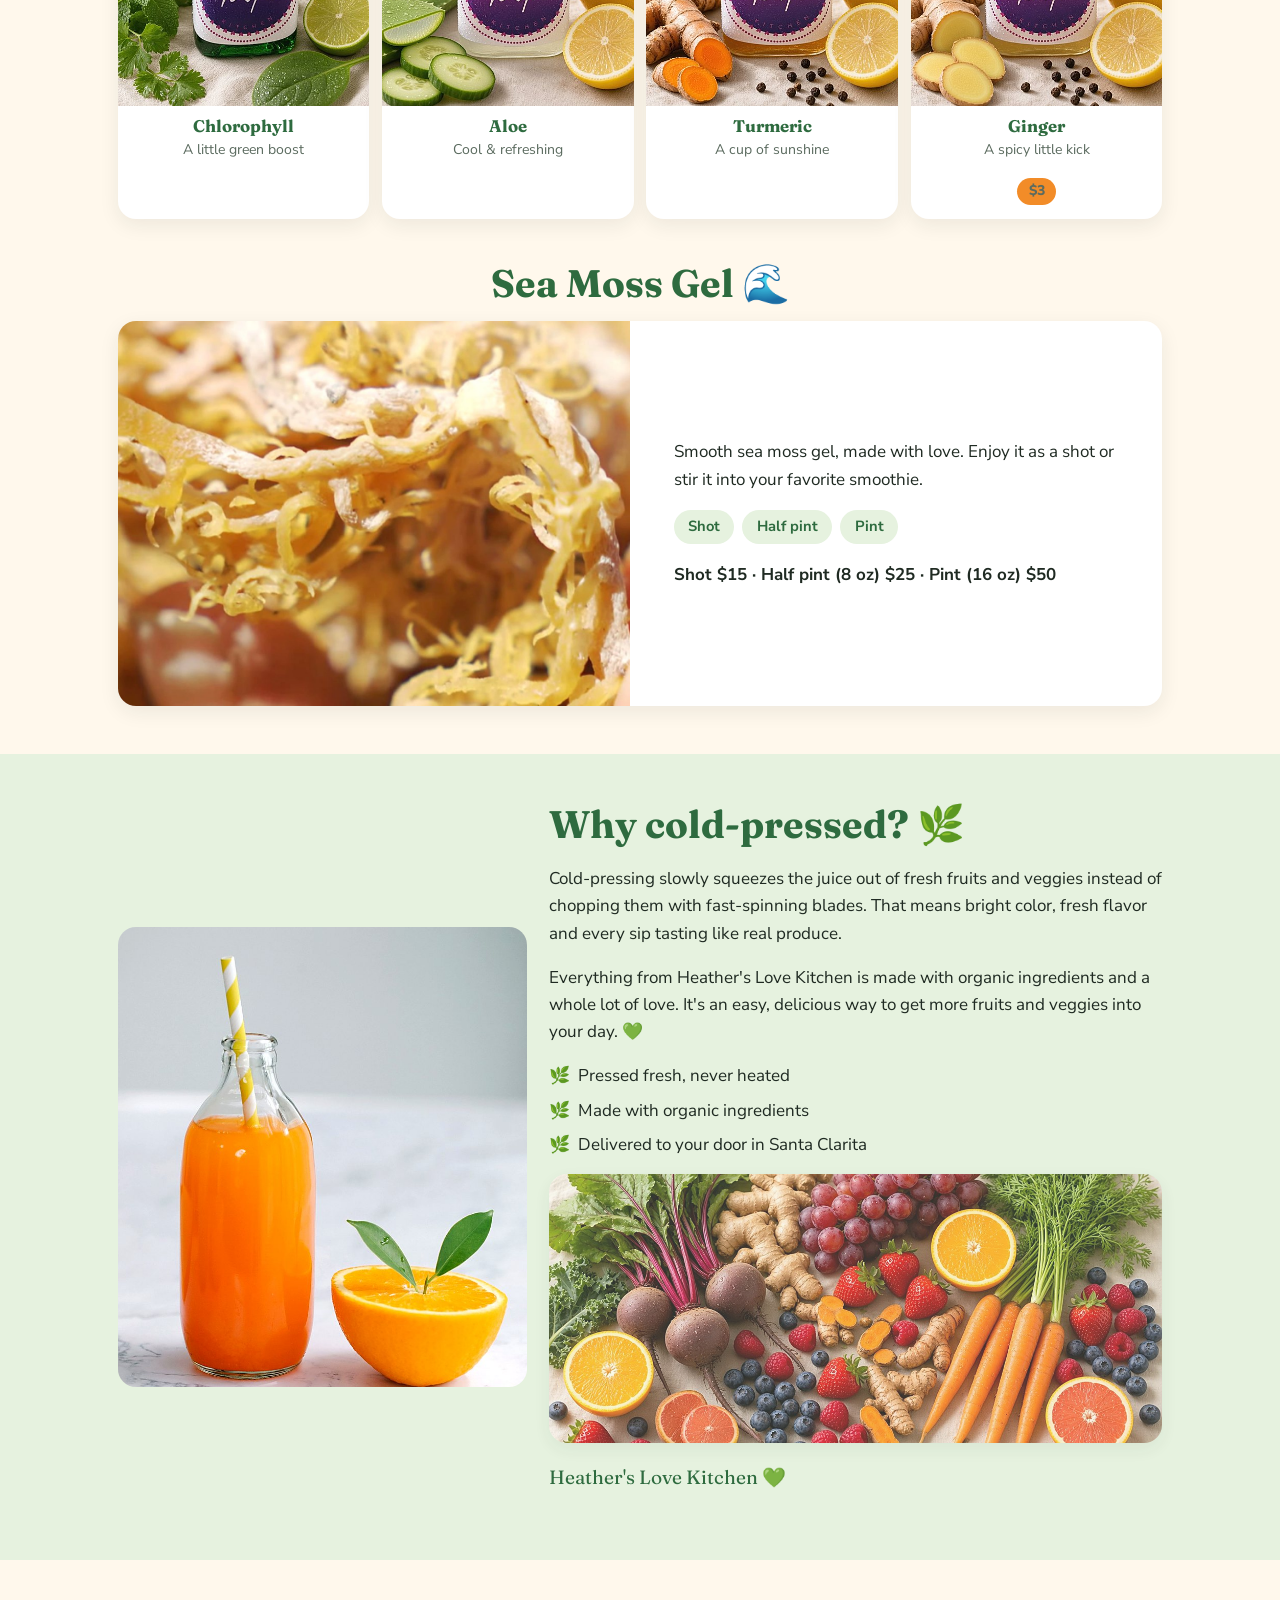
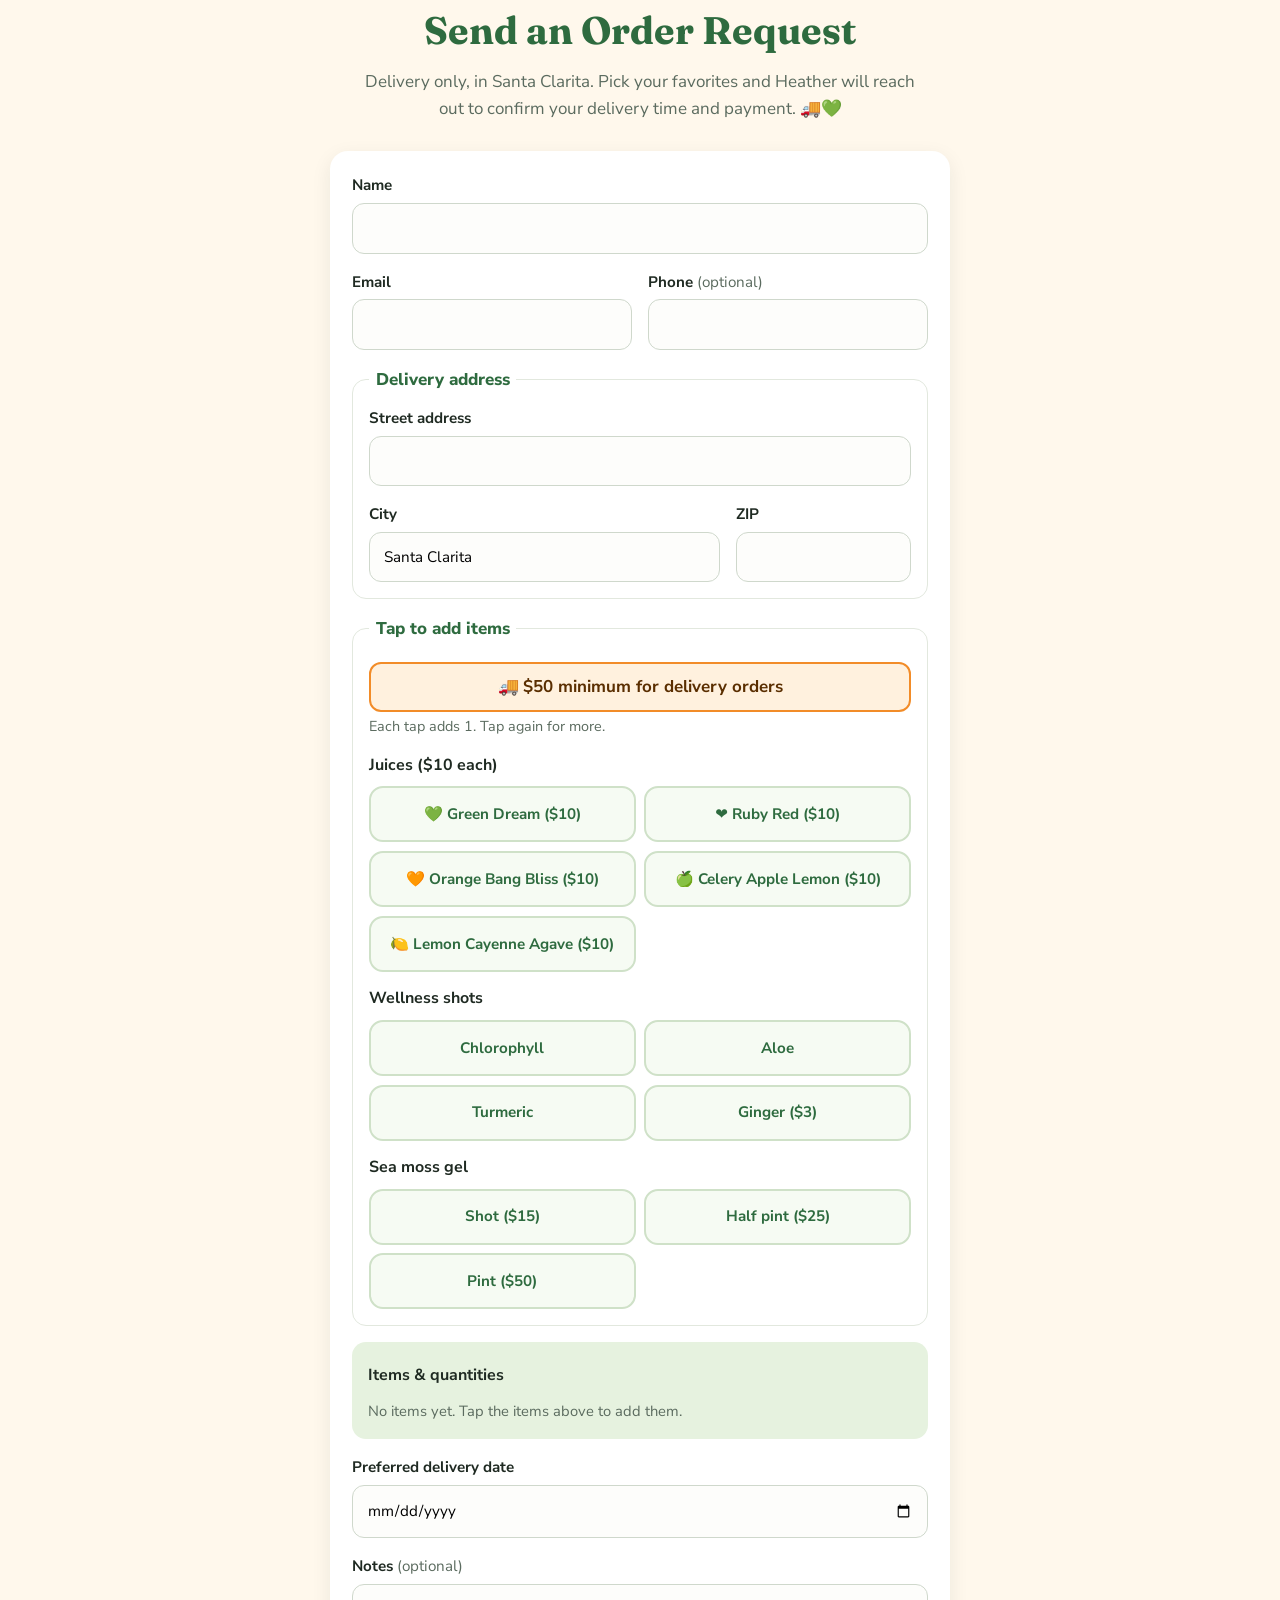
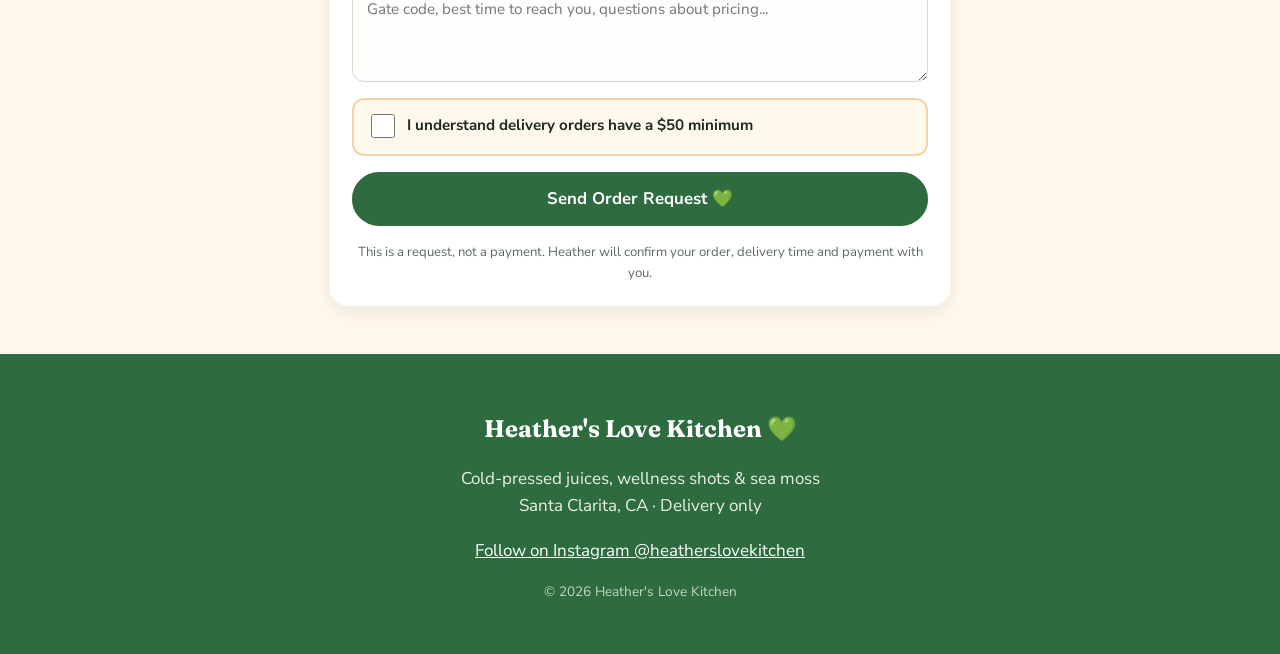
==== commit 4ba54f43: "Add 'Woman-owned business' badge to hero intro" ====
--- a/index.html
+++ b/index.html
@@ -18,7 +18,8 @@
 <link rel="apple-touch-icon" href="assets/apple-touch-icon.png?v=20261020b">
 <link rel="preconnect" href="https://fonts.googleapis.com"><link rel="preconnect" href="https://fonts.gstatic.com" crossorigin>
 <link href="https://fonts.googleapis.com/css2?family=Fraunces:opsz,wght@9..144,600;9..144,700&family=Nunito+Sans:wght@400;600;700;800&display=swap" rel="stylesheet">
-<link rel="stylesheet" href="css/style.css">
+<link rel="stylesheet" href="css/style.css?v=wob1">
+<link rel="stylesheet" href="assets/halloween.css?v=hw5"><script src="js/halloween.js?v=hw4"></script>
 </head>
 <body>
 <header class="nav">
@@ -29,7 +30,10 @@
 <main id="top">
 <section class="hero">
   <div class="hero-inner">
-    <p class="eyebrow">🌿 Santa Clarita, CA &middot; Delivery only</p>
+    <div class="badges">
+      <p class="eyebrow">🌿 Santa Clarita, CA &middot; Delivery only</p>
+      <p class="eyebrow wob">Woman-owned business</p>
+    </div>
     <h1>Fresh pressed, full of love 💚</h1>
     <p class="lead">Cold-pressed juices, wellness shots and sea moss, made with love and delivered right to your door in Santa Clarita.</p>
     <div class="cta">
--- a/css/style.css
+++ b/css/style.css
@@ -121,3 +121,8 @@
 .produce-band{margin:1.6rem 0 .4rem}
 .produce-band img{display:block;width:100%;height:auto;aspect-ratio:16/7;object-fit:cover;border-radius:var(--r);box-shadow:0 6px 20px rgba(31,42,34,.08)}
 .produce-band.small{margin:1rem 0 1.2rem}
+
+/* intro badges */
+.badges{display:flex;flex-wrap:wrap;justify-content:center;gap:.5rem;margin:0 0 .9rem}
+.badges .eyebrow{margin:0}
+.eyebrow.wob{color:var(--ruby)}
--- a/assets/halloween.css
+++ b/assets/halloween.css
@@ -0,0 +1,110 @@
+/* Halloween layer for Heather's Love Kitchen (dark, matches the Halloween flyer).
+   Everything is scoped to html.halloween, which js/halloween.js adds ONLY before Nov 1, 2026 (visitor's local time).
+   On/after Nov 1 nothing here applies and the site renders exactly as before. */
+.hw-banner,.hw-deco,.hw-circle-wrap,.hw-hand{display:none}
+html.halloween{--hw-night:#0c0616;--hw-ink:#07040d;--hw-lav:#c9b6f2;--hw-cream:#FFF8EC;--hw-green:#9fd39a;--sw:520px;color-scheme:dark}
+html.halloween body{background:var(--hw-night);color:var(--hw-cream)}
+/* banner */
+html.halloween .hw-banner{display:flex;align-items:center;justify-content:center;gap:.6rem;background:linear-gradient(90deg,#05030a,#1e0f33 50%,#05030a);color:var(--hw-cream);font-family:Fraunces,Georgia,serif;font-weight:600;font-size:1rem;letter-spacing:.06em;padding:.55rem 1rem;border-bottom:1px solid rgba(95,163,90,.7);text-align:center}
+html.halloween .hw-glyph{flex:none;display:block}
+/* nav */
+html.halloween .nav{background:rgba(7,4,13,.92);border-bottom:1.5px solid rgba(95,163,90,.7)}
+html.halloween .nav .wordmark{color:var(--hw-cream)}
+/* hero: night sky */
+html.halloween .hero{background:url("hw-stars.svg?v=hw4") 0 0/600px 400px repeat,radial-gradient(ellipse at 78% 12%,#3a1f5c 0,#1e0f33 35%,#0c0616 75%,#05030a 100%);padding-top:2.2rem}
+html.halloween .hero::before,html.halloween .hero::after{display:none}
+html.halloween .hw-deco{display:block;position:absolute;inset:0;pointer-events:none;z-index:0;overflow:hidden}
+html.halloween .hw-scene{position:absolute;top:0;right:0;width:var(--sw);height:auto;max-width:none}
+html.halloween .hw-ground{position:absolute;left:0;right:0;bottom:0;top:calc(var(--sw)*.6714 - 26px);background:url("hw-hills.svg?v=hw4") 0 0/100% 40px no-repeat,linear-gradient(#0a0612,#0a0612) 0 38px/100% 100% no-repeat}
+html.halloween .hw-fog{position:absolute;left:-30%;width:160%;height:140px;background:radial-gradient(ellipse at 20% 50%,rgba(207,195,232,.16),transparent 60%),radial-gradient(ellipse at 60% 40%,rgba(207,195,232,.12),transparent 55%),radial-gradient(ellipse at 90% 60%,rgba(207,195,232,.14),transparent 60%);filter:blur(6px);animation:hwfog 28s ease-in-out infinite alternate}
+html.halloween .hw-fog.f1{top:calc(var(--sw)*.6714 - 70px)}
+html.halloween .hw-fog.f2{bottom:-30px;animation-duration:36s;animation-direction:alternate-reverse;opacity:.9}
+@keyframes hwfog{from{transform:translateX(-8%)}to{transform:translateX(8%)}}
+html.halloween .hero h1{color:var(--hw-cream);text-shadow:0 0 24px rgba(201,182,242,.5),0 2px 10px rgba(0,0,0,.85)}
+html.halloween .hero .lead{color:rgba(255,248,236,.9);text-shadow:0 1px 8px rgba(0,0,0,.9)}
+html.halloween .hero .signoff{color:var(--hw-lav)}
+html.halloween .eyebrow{background:rgba(7,4,13,.75);color:var(--hw-green);border:1px solid rgba(95,163,90,.6);box-shadow:none;letter-spacing:.14em}
+html.halloween .btn-outline{color:var(--hw-cream);border-color:var(--hw-cream);background:rgba(7,4,13,.4)}
+html.halloween .hero-photo{box-shadow:0 0 0 1px rgba(201,182,242,.35),0 18px 50px rgba(0,0,0,.7),0 0 40px rgba(155,127,214,.25)}
+@media(max-width:1279px){html.halloween{--sw:380px}html.halloween .hero{padding-top:10.5rem}}
+@media(max-width:600px){html.halloween{--sw:300px}html.halloween .hero{padding-top:8.8rem}html.halloween .hw-banner{font-size:.9rem;letter-spacing:.03em}html.halloween .eyebrow{letter-spacing:.05em}}
+/* sections */
+html.halloween h2{color:var(--hw-cream);text-shadow:0 0 18px rgba(201,182,242,.35)}
+html.halloween .sub,html.halloween .fineprint{color:rgba(255,248,236,.78)}
+html.halloween .min-line{color:var(--hw-cream);letter-spacing:.04em}
+html.halloween .band{background:#120a1f}
+html.halloween a{color:var(--hw-green)}
+html.halloween .btn{color:#fff}
+html.halloween .btn-orange{color:#2b1600}
+html.halloween .card,html.halloween .shot,html.halloween .feature{background:rgba(14,8,24,.92);border:1px solid rgba(201,182,242,.28);border-top:3px solid var(--leaf);box-shadow:0 10px 30px rgba(0,0,0,.6);color:var(--hw-cream)}
+html.halloween .card h3,html.halloween .shot h3,html.halloween .feature h3,html.halloween .feature h2{color:var(--hw-cream)}
+html.halloween .card p,html.halloween .shot p,html.halloween .feature p{color:rgba(255,248,236,.78)}
+html.halloween .card .ing{color:var(--hw-green)}
+html.halloween .shot .emoji{background:linear-gradient(135deg,#2a1640,#1a1028)}
+html.halloween .about h2{color:var(--hw-cream)}
+html.halloween .signoff{color:var(--hw-lav)}
+html.halloween .produce-band img,html.halloween .about img{box-shadow:0 10px 30px rgba(0,0,0,.6)}
+/* order form stays light for easy typing */
+html.halloween .form{color-scheme:light;color:var(--ink);box-shadow:0 0 0 1px rgba(201,182,242,.3),0 10px 30px rgba(0,0,0,.6)}
+html.halloween .form a{color:var(--forest)}
+html.halloween .form .fineprint{color:var(--muted)}
+/* footer: witch's circle + skeleton hand */
+html.halloween .footer{position:relative;overflow:hidden;background:radial-gradient(ellipse at 50% 20%,#1e0f33,#07040d 70%);border-top:1.5px solid rgba(95,163,90,.7);color:rgba(255,248,236,.9)}
+html.halloween .footer .wordmark,html.halloween .footer a{color:var(--hw-cream)}
+html.halloween .footer>*:not(.hw-hand){position:relative;z-index:1}
+html.halloween .hw-circle-wrap{display:block;width:300px;max-width:90%;aspect-ratio:1/1;margin:-.8rem auto .4rem;pointer-events:none}
+html.halloween .hw-circle{width:100%;height:100%}
+html.halloween .hw-hand{display:block;position:absolute;z-index:0;right:3%;bottom:-6px;width:150px;height:auto;pointer-events:none;opacity:.9;animation:hwrise 6s ease-in-out infinite alternate}
+@keyframes hwrise{from{transform:translateY(10px)}to{transform:translateY(0)}}
+@media(max-width:899px){html.halloween .hw-hand{right:auto;left:2%;width:96px}}
+@media(prefers-reduced-motion:reduce){html.halloween .hw-fog,html.halloween .hw-hand{animation:none}}
+
+/* three silhouette witches flying all the way down the page (different size, speed, direction, timing) */
+.hw-witches{display:none}
+html.halloween body{position:relative}
+html.halloween .hw-witches{display:block;position:absolute;top:0;left:0;width:100%;height:100%;overflow:hidden;pointer-events:none;z-index:5}
+html.halloween .hw-witch{position:absolute;height:auto;filter:drop-shadow(0 0 3px rgba(233,220,255,.9)) drop-shadow(0 0 14px rgba(201,182,242,.55))}
+html.halloween .hw-witch.w1{width:150px;animation:hwW1 40s linear -1s infinite}
+html.halloween .hw-witch.w2{width:112px;animation:hwW2 54s linear -12s infinite;opacity:.95}
+html.halloween .hw-witch.w3{width:84px;animation:hwW3 46s linear -24s infinite;opacity:.9}
+@keyframes hwW1{
+ 0%{left:60%;top:1%;transform:rotate(-8deg) scaleX(1)}
+ 12%{left:108%;top:4%;transform:rotate(-4deg) scaleX(1)}
+ 12.01%{left:108%;top:4%;transform:rotate(-4deg) scaleX(-1)}
+ 30%{left:30%;top:18%;transform:rotate(-10deg) scaleX(-1)}
+ 44%{left:-16%;top:30%;transform:rotate(-6deg) scaleX(-1)}
+ 44.01%{left:-16%;top:30%;transform:rotate(-6deg) scaleX(1)}
+ 62%{left:50%;top:52%;transform:rotate(6deg) scaleX(1)}
+ 76%{left:108%;top:68%;transform:rotate(-4deg) scaleX(1)}
+ 76.01%{left:108%;top:68%;transform:rotate(-4deg) scaleX(-1)}
+ 92%{left:-16%;top:20%;transform:rotate(8deg) scaleX(-1)}
+ 92.01%{left:-16%;top:20%;transform:rotate(-8deg) scaleX(1)}
+ 100%{left:60%;top:1%;transform:rotate(-8deg) scaleX(1)}}
+@keyframes hwW2{
+ 0%{left:108%;top:40%;transform:rotate(-6deg) scaleX(-1)}
+ 20%{left:40%;top:60%;transform:rotate(4deg) scaleX(-1)}
+ 35%{left:-16%;top:84%;transform:rotate(-8deg) scaleX(-1)}
+ 35.01%{left:-16%;top:84%;transform:rotate(-8deg) scaleX(1)}
+ 55%{left:70%;top:94%;transform:rotate(-2deg) scaleX(1)}
+ 65%{left:108%;top:80%;transform:rotate(-10deg) scaleX(1)}
+ 65.01%{left:108%;top:80%;transform:rotate(-10deg) scaleX(-1)}
+ 80%{left:50%;top:64%;transform:rotate(-6deg) scaleX(-1)}
+ 92%{left:-16%;top:50%;transform:rotate(-4deg) scaleX(-1)}
+ 92.01%{left:-16%;top:50%;transform:rotate(-4deg) scaleX(1)}
+ 99.99%{left:108%;top:40%;transform:rotate(-6deg) scaleX(1)}
+ 100%{left:108%;top:40%;transform:rotate(-6deg) scaleX(-1)}}
+@keyframes hwW3{
+ 0%{left:-16%;top:70%;transform:rotate(-10deg) scaleX(1)}
+ 25%{left:50%;top:45%;transform:rotate(-8deg) scaleX(1)}
+ 40%{left:108%;top:25%;transform:rotate(-4deg) scaleX(1)}
+ 40.01%{left:108%;top:25%;transform:rotate(-4deg) scaleX(-1)}
+ 60%{left:40%;top:8%;transform:rotate(-6deg) scaleX(-1)}
+ 72%{left:-16%;top:14%;transform:rotate(6deg) scaleX(-1)}
+ 72.01%{left:-16%;top:14%;transform:rotate(-6deg) scaleX(1)}
+ 86%{left:108%;top:50%;transform:rotate(8deg) scaleX(1)}
+ 86.01%{left:108%;top:50%;transform:rotate(8deg) scaleX(-1)}
+ 99.99%{left:-16%;top:70%;transform:rotate(4deg) scaleX(-1)}
+ 100%{left:-16%;top:70%;transform:rotate(-10deg) scaleX(1)}}
+@media(max-width:600px){html.halloween .hw-witch.w1{width:100px}html.halloween .hw-witch.w2{width:76px}html.halloween .hw-witch.w3{width:58px}}
+@media(prefers-reduced-motion:reduce){html.halloween .hw-witch{animation:none}html.halloween .hw-witch.w1{left:62%;top:1%}html.halloween .hw-witch.w2,html.halloween .hw-witch.w3{display:none}}
+html.halloween .eyebrow.wob{color:var(--hw-lav);border-color:rgba(201,182,242,.6)}
